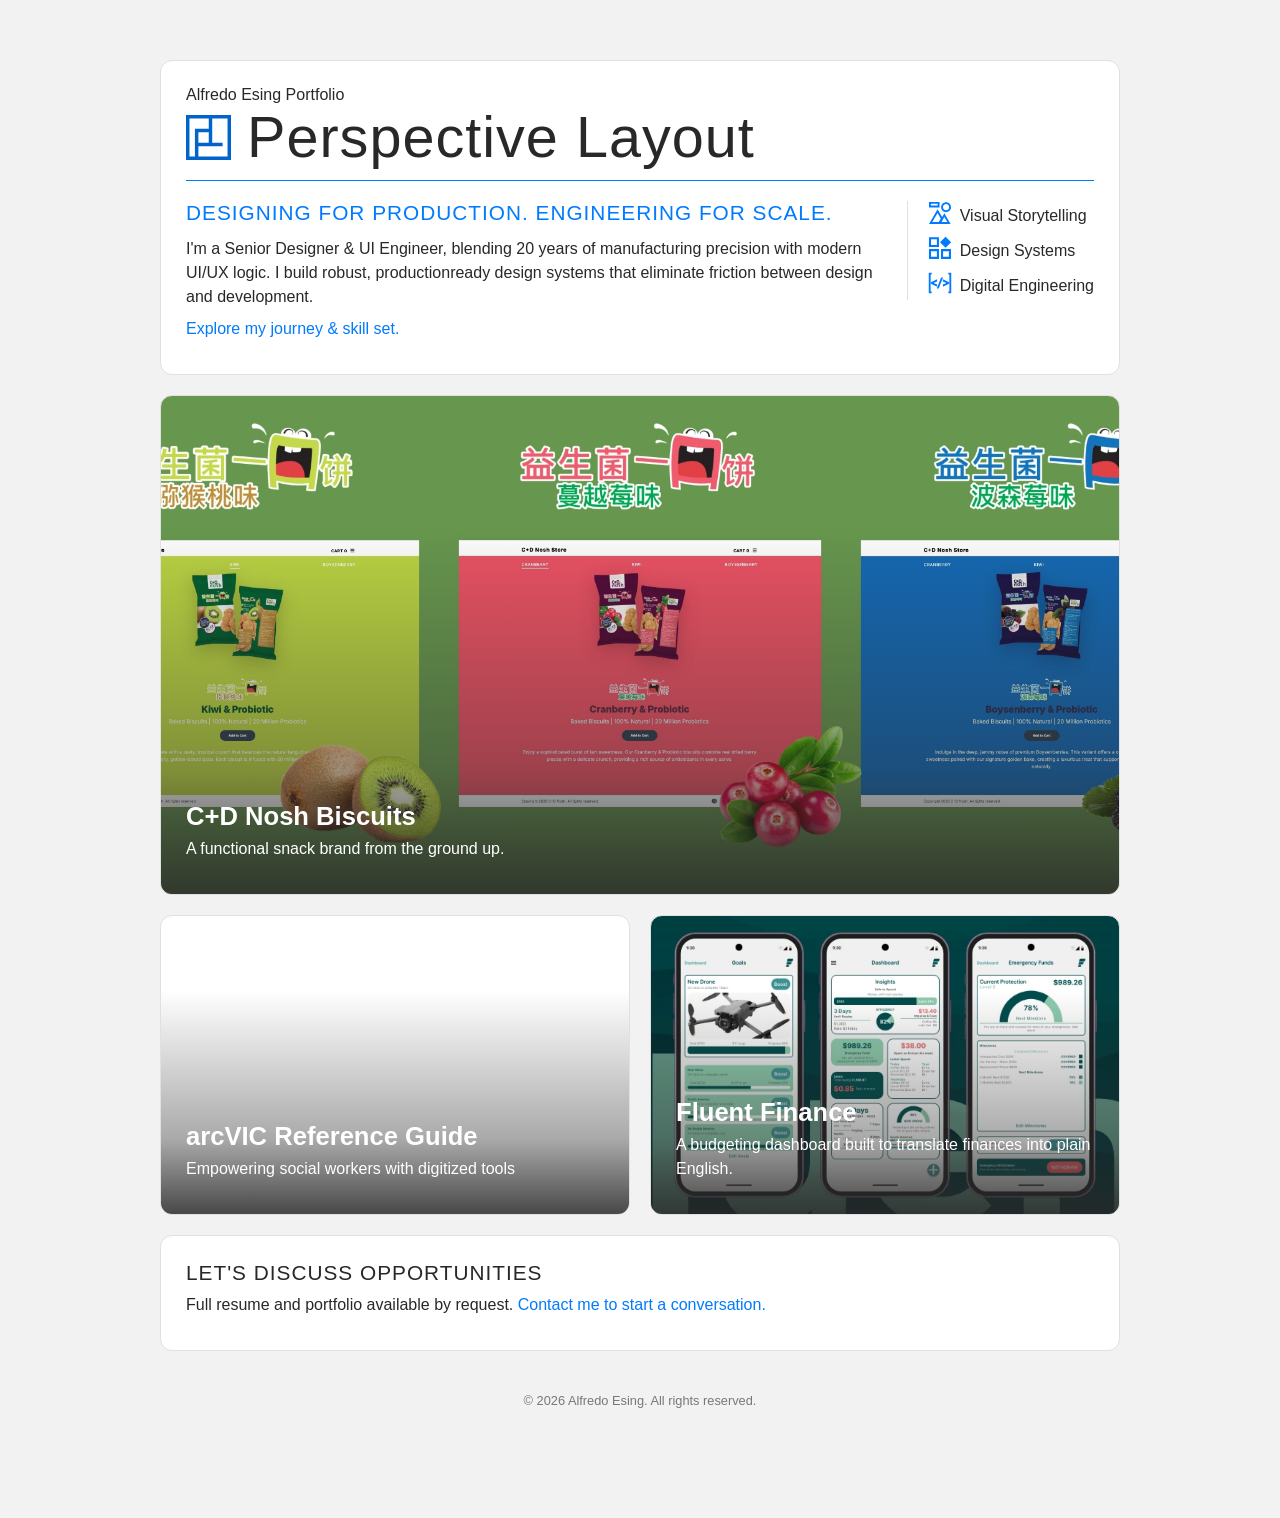
==== index.html @ cd75cada "initial: architect master design-engineering portfolio infrastructure Deployed root index.html syste" ====
<!DOCTYPE html>
<html lang="en">
<head>
    <meta charset="UTF-8">
    <meta name="viewport" content="width=device-width, initial-scale=1.0">
    <title>Alfredo Esing Portfolio</title>
    <link rel="stylesheet" href="style.css">
    <link rel="icon" type="image/svg+xml" href="assets/favicon.svg">
</head>

<body class="index-page">

    <main class="main-content">

        <section class="bento top-bento">
             <a href="resume.html" class="transition-link">

                    <span style="padding-bottom: 5px">Alfredo Esing Portfolio</span>
                <div class="site-header">
                    <img src="assets/Icons_pllogo.svg" alt="PL Logo" class="site-logo">
                    <div>
                        <h1 class="site-title">Perspective Layout</h1>
                    </div>
                </div>  

                <div class="hook-content">
                    <div class="hook-text">
                        <h3 class="page-title">Designing for Production. Engineering for Scale.</h3>
                        <p>
                            I'm a Senior Designer & UI Engineer, blending 20 years of manufacturing precision with modern UI/UX logic. 
                            I build robust, productionready design systems that eliminate friction between design and development.
                        </p>
                        <p class="hook-link">Explore my journey & skill set.</p>
                    </div>

                    <div class="hook-skills">
                        <div class="skill-item">
                            <span class="skill-icon">
                                <img src="assets/Icon_VisualStorytelling.svg" alt="visual storytelling icon">
                            </span>
                            <span class="skill-label">Visual Storytelling</span>
                        </div>

                        <div class="skill-item">
                            <span class="skill-icon">
                                <img src="assets/Icons_DesignSystems.svg" alt="design systems icon">
                            </span>
                            <span class="skill-label">Design Systems</span>
                        </div>

                        <div class="skill-item">
                            <span class="skill-icon">
                                <img src="assets/Icons_DigitalEngineering.svg" alt="digital engineering icon">
                            </span>
                            <span class="skill-label">Digital Engineering</span>
                        </div>
                    </div>
                </div>
            </a>
        </section>

        <section class="bento-grid">
            <a href="project-nosh.html" 
                class="bento project-inner project-feature" 
                style="background-image: url('assets/Image_Noosh_Feature.webp');">
                    
                <div class="project-text">
                    <h2 class="project-title">C+D Nosh Biscuits</h2>
                    <p>A functional snack brand from the ground up.</p>
                </div>
            </a>
            <a href="project-arcVIC.html" 
                class="bento project-inner projects"
                style="background-image: url('assets/Image_arcVIC_Feature.webp');">
                <div class="project-text">
                    <h2 class="project-title">arcVIC Reference Guide</h2>
                    <p>Empowering social workers with digitized tools</p>
                </div>
            </a>

            <a href="project-fluent.html" 
                class="bento project-inner projects"
                    style="background-image: url('assets/Image_Fluent_Feature.webp');">
                <div class="project-text">
                    <h2 class="project-title">Fluent Finance</h2>
                    <p>A budgeting dashboard built to translate finances into plain English.</p>
                </div>
            </a>
        </section>

        <section>
            <a href="contact.html" class="bento bottom-bento">
                <div class="contact-content">
                    <h3>Let's Discuss Opportunities</h3>
                    <p>Full resume and portfolio available by request. <span class="hook-link">Contact me to start a conversation.</span></p>
                </div>
            </a>
        </section>

        <footer>
            <p class="footer-text">&copy; 2026 Alfredo Esing. All rights reserved.</p>
        </footer>
    </main>

<script src="script.js"></script>
</body>
</html>
---- style.css ----
:root {
    --bg-color: #F2F2F2;
    --accent-grey: #E0E0E0;
    --text-main: #282828;
    --white: #FFFFFF;
    --primary-blue: #007aff;
    --subtle-tint: #E5F2FF;
    --role-sub: #002b59;
}

* {
    margin: 0;
    padding: 0;
    box-sizing: border-box;
    font-family: 'Inter', sans-serif;
}

body {
    background-color: var(--bg-color);
    color: var(--text-main);
}


h1 {
    width: 100%;
    font-size: 2.6rem;
    font-weight: 300;
    letter-spacing: 1px;
}

h2 {
    font-size: 1.6rem;
    font-weight: 300;
    margin-bottom: 12px;
}

h3 {
    font-size: 1.3rem;
    font-weight: 300;
    text-transform: uppercase;
    letter-spacing: 1px;
    margin-bottom: 8px;
}

p {
    font-weight: 200;
    font-size: 1rem;
    line-height: 1.5;
    margin-bottom: 8px;
}

.paragraph-copy {
    text-align: justify;
}

.copy-points {
    list-style-position: inside; 
    list-style-type: none;
    padding-left: 0; 
    margin-left: 0;
}

.copy-points li {
    margin-bottom: 0.75rem; 
    line-height: 1.6; 
}

.site-title {
    width: 100%;
    font-size: 3.6rem;
    font-weight: 300;
    letter-spacing: 1px;
}

.site-header {
    display: flex;
    align-items: center;
    margin-bottom: 20px;
    padding-bottom: 10px;
    border-bottom: 1px solid var(--primary-blue);   
}

.page-header {
    display: flex;
    align-items: center;
    margin-bottom: 20px;
    padding-bottom: 10px;
    border-bottom: 1px solid var(--primary-blue);   
}

.site-logo {
    width: 45px;
    margin-right: 16px;
}

.page-title {
    color: var(--primary-blue);
    margin-bottom: 12px;
}

a {
    text-decoration: none;
    color: inherit;
    display: inline-block;
}

a:hover {
    text-decoration: none;
}

.main-content {
    max-width: 1000px;         
    min-width: 400px;
    margin: 0 auto;
    padding: 60px 20px;
}

/* Bentos */
.bento {
    background: var(--white);
    border: 1px solid var(--accent-grey);
    border-radius: 12px;
    padding: 25px;
    transition: transform 0.3s ease;
    width: 100%;
}

.top-bento {
    margin-bottom: 20px;
}

.page-bento {
    margin: 20px 0px;
}
.bottom-bento {
    margin-top: 20px;
}

.bento-grid {
    display: grid;
    grid-template-columns: 1fr 1fr;
    gap: 20px;
}

.wide-short {
    grid-column: span 2;
}

.bento:hover {
    transform: translateY(-5px);
}

/* Buttons */
.return-btn {
    position: fixed;
    top: 30px;
    right: 30px;
    width: 50px;
    height: 50px;
    background: var(--white);
    border: 1px solid var(--accent-grey);
    border-radius: 50%;
    display: flex;
    align-items: center;
    justify-content: center;
    text-decoration: none;
    color: var(--text-main);
    font-size: 1.2rem;
    font-weight: 800;
    z-index: 1000;
    transition: 0.3s ease;
    box-shadow: 0 4px 12px rgba(0,0,0,0.05);
    border: 1px solid var(--accent-grey);
}

.return-btn:hover {
    transform: rotate(90deg);
    background: var(--primary-blue);
    color: var(--white);
    border-color: var(--accent-grey);
}

.cta-button {
    width: 100%;
    background-color: var(--primary-blue);
    color: var(--white);
    padding: 18px;
    border: none;
    border-radius: 12px;
    font-weight: 700;
    font-size: 1rem;
    cursor: pointer;
    transition: transform 0.2s ease, background-color 0.2s ease;
}

.cta-button:hover {
    background-color: #0056b3;
    transform: translateY(-2px);
}

footer {
    text-align: center;
    padding: 40px 0;
    font-size: 6px;
    opacity: 0.6;
}

.footer-text {
    font-size: 0.8rem;
}
/* Index Page */

.hook-link {
    color: var(--primary-blue);
    font-weight: 450;
}

.skills-list {
    display: flex;
    flex-wrap: wrap;
    gap: 6px;
}

.skills-list span {
    background: var(--white);
    padding: 8px 16px;
    border-radius: 50px;
    border: 1px solid var(--accent-grey);
    color: var(--text-main);
    font-size: 0.9rem;
    font-weight: 600;
}

.skills-list span:hover {
    background: var(--primary-blue);
    color: var(--white);
    border-color: var(--accent-grey);
}

.hook-content {
    display: flex;
    flex-direction: row;
    align-items: flex-start;
    justify-content: space-between;
    width: 100%;
    gap: 30px;
}

.hook-text {
    flex: 1;
    text-align: left;
}

.hook-skills {
    flex: 0 0 auto;
    display: flex;
    flex-direction: column;
    gap: 6px;
    padding-left: 20px;
    border-left: 1px solid var(--accent-grey);
}

.skill-item {
    display: flex;
    align-items: center;
    gap: 7px;
}

.skill-icon img {
    display: inline-block;
    width: 25px;
    height: 25px;
    object-fit: contain;
}

.skill-item:hover img {
    transform: translateY(-2px);
    filter: brightness(1.2);
    transition: all 0.3s ease;
}

/* Project Bentos */
.project-feature {
    grid-column: span 2;
    height: 500px;
}

.projects{
    height: 300px;
}

.project-title {
    font-size: 1.6rem;
    font-weight: 600;
    margin-bottom: 6px;
}

.project-inner {
    display: flex;
    flex-direction: column;
    justify-content: flex-end;
    background-size: cover;
    background-position: center;
    color: white;
    cursor: pointer;
    overflow: hidden;
    position: relative;
}

/* Vignette overlay */
.project-inner::before {
    content: '';
    position: absolute;
    inset: 0;
    
    background: linear-gradient(
        to top, 
        rgba(40, 40, 40, 0.85) 0%,
        rgba(40, 40, 40, 0.4) 25%,
        rgba(40, 40, 40, 0) 75%
    );
    
    z-index: 1;
    transition: opacity 0.3s ease;
}

.project-text {
    position: relative;
    z-index: 2;
}

/* Resume Page */

.resume-page p { 
    text-align: justify;
}

.cert-grid {
    display: grid;
    grid-template-columns: repeat(auto-fit, minmax(200px, max-content)); 
    gap: 40px;
    margin-top: 15px;
    width: 100%;
}

.cert-item {
    display: flex;
    flex-direction: column;
    align-items: flex-start;
    text-align: left;
    padding: 10px 0;
}

.cert-info {
    display: flex;
    flex-direction: column;
    align-items: flex-start;
}

.cert-company {
    font-size: 0.8rem;
    font-style: italic;
    font-weight: 300;
    color: var(--text-main);
    opacity: 0.55;
    margin-top: 4px;
    margin-bottom: 2px;
    display: block;
}

.cert-name {
    font-size: 0.9rem;
    font-weight: 300;
    line-height: 1.3;
    color: var(--text-main);
    display: block;
}

.cert-image {
    display: flex;
    align-items: center;
    justify-content: center;
    width: 100%;
    margin-bottom: 12px;
}

.cert-image img {
    max-width: 100%;
    max-height: 100%;
    object-fit: contain; 
    filter: drop-shadow(0 2px 6px rgba(0,0,0,0.06));
    transition: transform 0.3s ease;
}

.cert-image img {
    max-width: 100%;
    max-height: 100%;
    object-fit: contain;
    filter: drop-shadow(0 4px 8px rgba(0,0,0,0.05));
    transition: transform 0.3s ease;
}

.cert-item:hover img {
    transform: scale(1.05);
}

.software-item {
    display: flex;
    align-items: center;
    justify-content: center;
    cursor: pointer;
}

.software-icon {
    display: flex;
    align-items: center;
    justify-content: center;
    width: 50px;
    height: 50px;
    transition: all 0.3s ease;
}

.software-icon img {
    max-width: 100%;
    max-height: 100%;
    object-fit: contain;
    transition: transform 0.3s ease;
}

.software-item:hover .software-icon {
    background-color: var(--subtle-tint);
    border-color: #CCE5FF;
    transform: translateY(-3px);
}

.software-item:hover img {
    transform: scale(1.08);
}

.software-matrix-block {
    display: flex;
    flex-direction: column;
    gap: 2rem;
    padding: 2.5rem 1.5rem;
}

.tech-matrix-container {
    display: flex;
    flex-direction: row;
    gap: 2rem;
    width: 100%;
}

.tech-sub-label {
    font-size: 1rem;
    font-weight: 400;
}

.tech-category {
    display: flex;
    flex-direction: column;
    gap: 0.75rem;
    width: 100%;
    padding-bottom: 8px;
}

.tech-category:last-child {
    border-bottom: none;
    padding-bottom: 0;
}

.tech-category .software-grid {
    display: flex;
    flex-wrap: wrap;
    gap: 1rem;
    width: 100%;
}
/* Lightbox Modal Base System */

.lightbox {
    display: none;
    position: fixed;
    z-index: 2000;
    left: 0;
    top: 0;
    width: 100%;
    height: 100%;
    background-color: rgba(40, 40, 40, 0.85);
    backdrop-filter: blur(8px);
    justify-content: center;
    align-items: center;
    cursor: zoom-out;
}

.lightbox-content {
    max-width: 85%;
    max-height: 80%;
    border-radius: 12px;
    box-shadow: 0 20px 40px rgba(0,0,0,0.3);
    object-fit: contain;  
    animation: zoomIn 0.3s cubic-bezier(0.16, 1, 0.3, 1);
}

.lightbox-close {
    position: absolute;
    top: 30px;
    right: 40px;
    color: var(--white);
    font-size: 3rem;
    font-weight: 300;
    cursor: pointer;
    transition: transform 0.2s ease, color 0.2s ease;
}

.lightbox-close:hover {
    color: var(--primary-blue);
    transform: scale(1.1);
}

/* Entry Animation Logic */
@keyframes zoomIn {
    from { transform: scale(0.95); opacity: 0; }
    to { transform: scale(1); opacity: 1; }
}

/* Contact Page Specifics */
.contact-header {
    text-align: left;
}

.contact-header h1 {
    font-size: 3rem;
    margin-bottom: 10px;
}

.contact-form-container {
    display: block;
    margin-top: 20px;
}

/* Form Layout */
.form-row {
    display: flex;
    gap: 20px;
    margin-bottom: 20px;
}

.form-group {
    flex: 1;
    display: flex;
    flex-direction: column;
    gap: 8px;
    margin-bottom: 20px;
}

.form-group label {
    font-size: 0.75rem;
    font-weight: 800;
    text-transform: uppercase;
    letter-spacing: 1px;
    margin-bottom: 8px;
    color: var(--primary-blue);
}

/* Input Styling */
#portfolio-contact-form input, 
#portfolio-contact-form textarea {
    width: 100%;
    padding: 16px;
    border: 1px solid var(--accent-grey);
    border-radius: 12px;
    background-color: var(--bg-color);
    font-family: 'Inter', sans-serif;
    font-size: 1rem;
    color: var(--text-main);
    outline: none;
    transition: all 0.3s ease;
}

#portfolio-contact-form input:focus, 
#portfolio-contact-form textarea:focus {
    border-color: var(--primary-blue);
    background-color: var(--white);
    box-shadow: 0 0 0 4px var(--subtle-tint);
}

/* project page */
.role-sub {
    font-size: 1.5rem;
    font-weight: 400;
    color: var(--primary-blue);
    opacity: 0.7;
    margin-top: 6px;
}

.meta-grid {
    display: flex;
    flex-direction: row;
    justify-content: space-between;
    align-items: flex-start;
    gap: 30px;
    width: 100%;
    margin-bottom: 20px;
}

.meta-item {
    flex: 1;
    display: flex;
    flex-direction: column;
    gap: 6px;
}

.meta-label {
    font-size: 0.75rem;
    font-weight: 500;
    text-transform: uppercase;
    letter-spacing: 1.5px;
    color: var(--primary-blue);
}

.meta-value {
    font-size: 0.85rem;
    font-weight: 400;
    line-height: 1.4;
    color: var(--text-main);
    margin-bottom: 0;
}

.meta-subtext {
    font-style: italic;
    opacity: 0.6;
}

.github-link {
  align-items: center;  
    
}

.text-block {
    padding-bottom: 20px;
}

.split-media-block {
    flex: 1;
    align-items: center;
}

.split-text-block {
    flex: 1; 
    text-align: left;
}

.split-text-block p:last-child {
    margin-bottom: 0;
}

.bento-split {
    display: flex;
    flex-direction: row;
    align-items: top;
    gap: 20px;
}

.project-img {
    width: 100%;
    object-fit: contain;   
    display: block;
    object-fit: contain;
}

/* Code Block */
.code-container {
    background-color: #1E1E1E;
    border: 1px solid #2D2D2D;
    padding: 20px;
    border-radius: 12px;
    font-family: 'JetBrains Mono', 'Fira Code', monospace;
}

.code-header {
    display: flex;
    align-items: center;
    gap: 6px;
    margin-bottom: 15px;
    border-bottom: 1px solid #2D2D2D;
    padding-bottom: 10px;
}

.code-dot {
    width: 10px;
    height: 10px;
    border-radius: 50%;
}
.code-dot.red { background-color: #FF5F56; }
.code-dot.yellow { background-color: #FFBD2E; }
.code-dot.green { background-color: #27C93F; }

.code-title {
    color: #8E8E8E;
    font-size: 0.8rem;
    margin-left: 10px;
}

.code-container pre {
    margin: 0;
    overflow-x: auto;
}

.code-container code {
    color: #D4D4D4;
    font-size: 0.95rem;
    line-height: 1.6;
}

.code-comment {
    color: #6A9955;
    font-style: italic;
}

.js-keyword {
    color: #569CD6;
}

.js-string {
    color: var(--primary-blue);
}

.css-selector {
    color: #D7BA7D;
}

.css-brace  {
    color: #ffd500;
}

.css-modifier {
    color: #9CDCFE;
}

.css-property {
    color: #83f6f2;
}

.css-atrule {
    color: #C586C0;
}




/* Mobile Responsiveness */

@media (max-width: 768px) {
    .bento-grid {
        grid-template-columns: 1fr;
    }
    .project-hero, .wide-short {
        grid-column: span 1;
    }
    .brand-name {
        font-size: 2.5rem;
    }

    .hook-content {
        flex-direction: column;
        align-items: flex-start;
        gap: 30px;
    }

    .hook-skills {
        padding-left: 0;
        border-left: none;
        border-top: 1px solid var(--accent-grey);
        padding-top: 20px;
        width: 100%;
    }

    .cert-grid {
        grid-template-columns: repeat(2, 1fr);
    }

    .form-row {
    flex-direction: column;
    gap: 0;
    }

    .lightbox-content {
        max-width: 95%;
    }
    .lightbox-close {
        top: 20px;
        right: 25px;
        font-size: 2.5rem;
    }

    .meta-grid {
        flex-direction: column;
        gap: 20px;
    }
    
    .meta-item {
        width: 100%;
        border-bottom: 1px solid var(--accent-grey);
        padding-bottom: 15px;
    }
    
    .meta-item:last-child {
        border-bottom: none;
        padding-bottom: 0;
    }

    .bento-split {
        flex-direction: column;
        padding: 25px;
        gap: 20px;
    }

    .tech-matrix-container {
        flex-direction: column;
        gap: 1.5rem;
    }
}
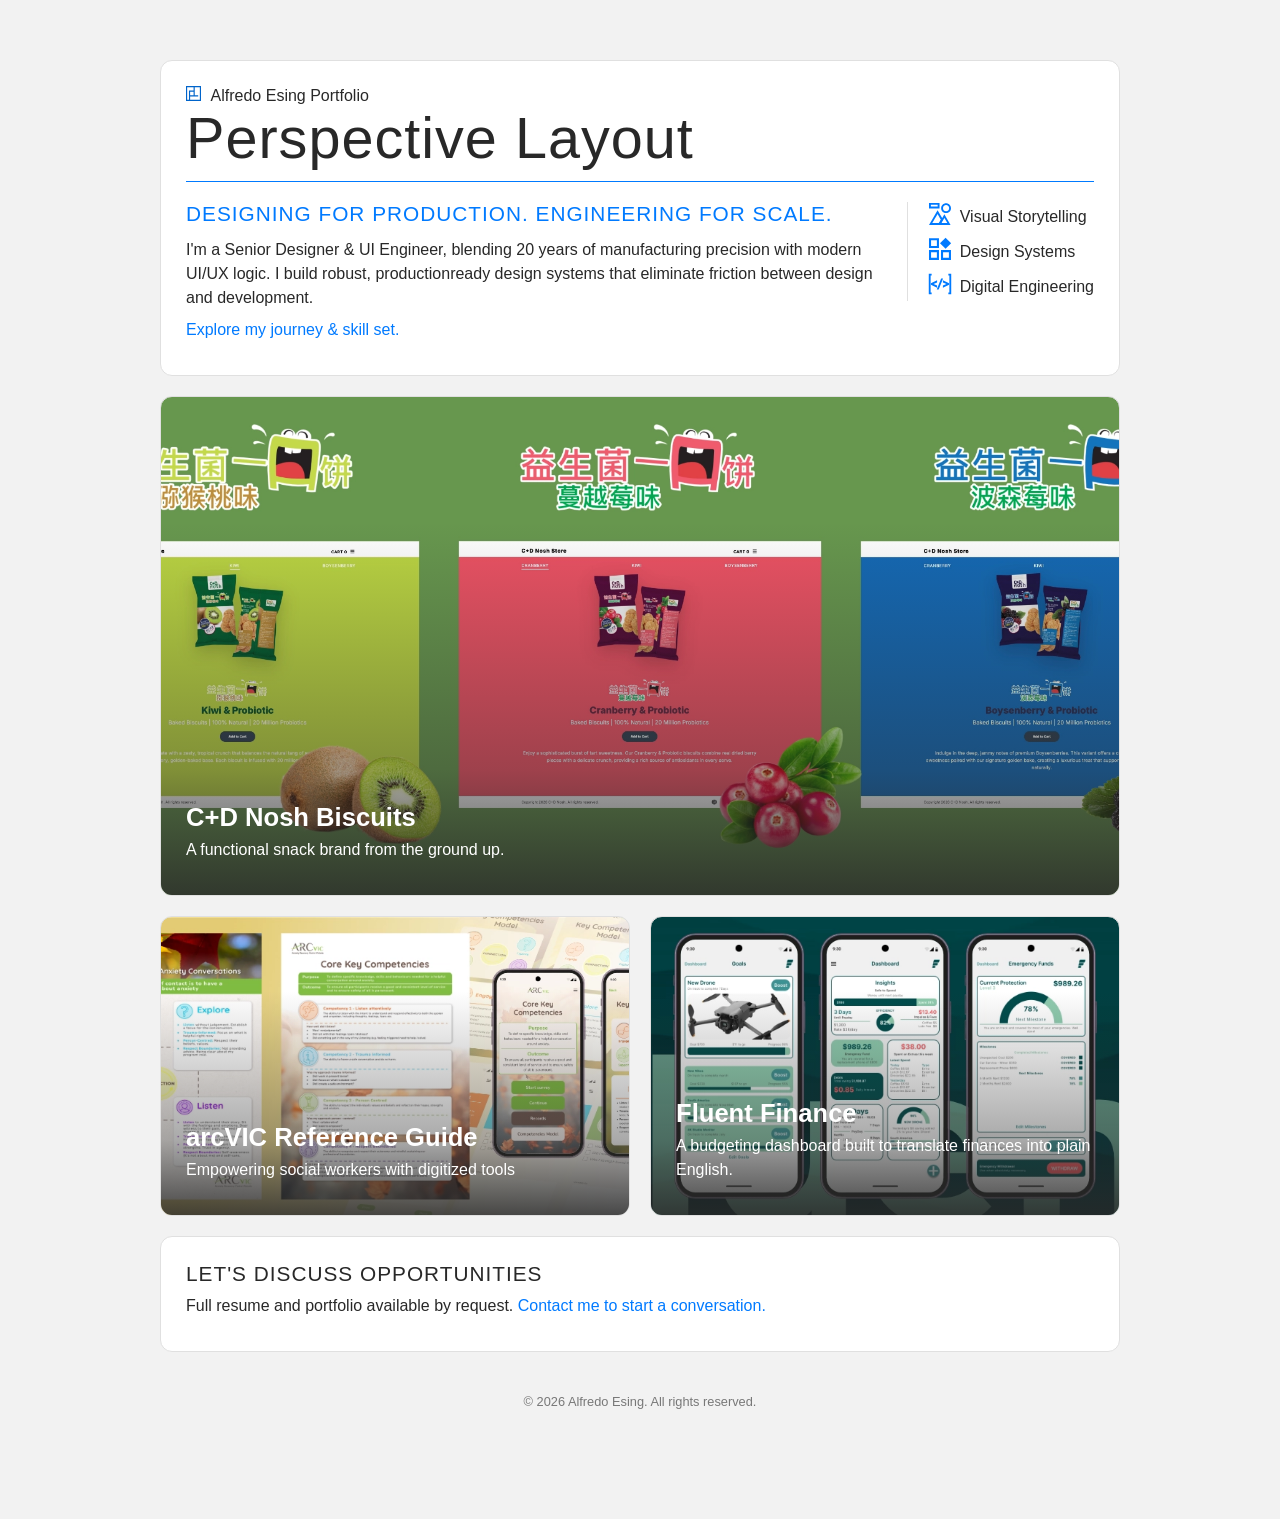
==== commit 39adc3ee: "fix: resolve mobile grid responsiveness and asset rendering bugs - Refactored .main-content to 100% " ====
--- a/index.html
+++ b/index.html
@@ -14,10 +14,11 @@
 
         <section class="bento top-bento">
              <a href="resume.html" class="transition-link">
-
+                <div>
+                    <img src="assets/Icons_pllogo.svg" alt="PL Logo" class="site-logo">    
                     <span style="padding-bottom: 5px">Alfredo Esing Portfolio</span>
+                </div>
                 <div class="site-header">
-                    <img src="assets/Icons_pllogo.svg" alt="PL Logo" class="site-logo">
                     <div>
                         <h1 class="site-title">Perspective Layout</h1>
                     </div>
@@ -71,7 +72,7 @@
             </a>
             <a href="project-arcVIC.html" 
                 class="bento project-inner projects"
-                style="background-image: url('assets/Image_arcVIC_Feature.webp');">
+                style="background-image: url('assets/Image_ArcVIC_Feature.webp');">
                 <div class="project-text">
                     <h2 class="project-title">arcVIC Reference Guide</h2>
                     <p>Empowering social workers with digitized tools</p>
--- a/style.css
+++ b/style.css
@@ -80,6 +80,11 @@
     border-bottom: 1px solid var(--primary-blue);   
 }
 
+.folio-name {
+    align-items: center;
+  
+}
+
 .page-header {
     display: flex;
     align-items: center;
@@ -89,8 +94,8 @@
 }
 
 .site-logo {
-    width: 45px;
-    margin-right: 16px;
+    width: 15px;
+    margin-right: 6px;
 }
 
 .page-title {
@@ -109,8 +114,8 @@
 }
 
 .main-content {
-    max-width: 1000px;         
-    min-width: 400px;
+    width: 100%;
+    max-width: 1000px;
     margin: 0 auto;
     padding: 60px 20px;
 }
@@ -745,18 +750,31 @@
     color: #C586C0;
 }
 
-
-
-
 /* Mobile Responsiveness */
 
 @media (max-width: 768px) {
+
     .bento-grid {
         grid-template-columns: 1fr;
     }
-    .project-hero, .wide-short {
+    
+    .project-hero, .wide-short, .project-feature {
         grid-column: span 1;
     }
+    
+    /* FIX: Scales down card heights so images look beautiful and proportional on a mobile screen */
+    .project-feature {
+        height: 300px;
+    }
+    
+    .projects {
+        height: 220px;
+    }
+
+    .brand-name {
+        font-size: 2.5rem;
+    }
+
     .brand-name {
         font-size: 2.5rem;
     }
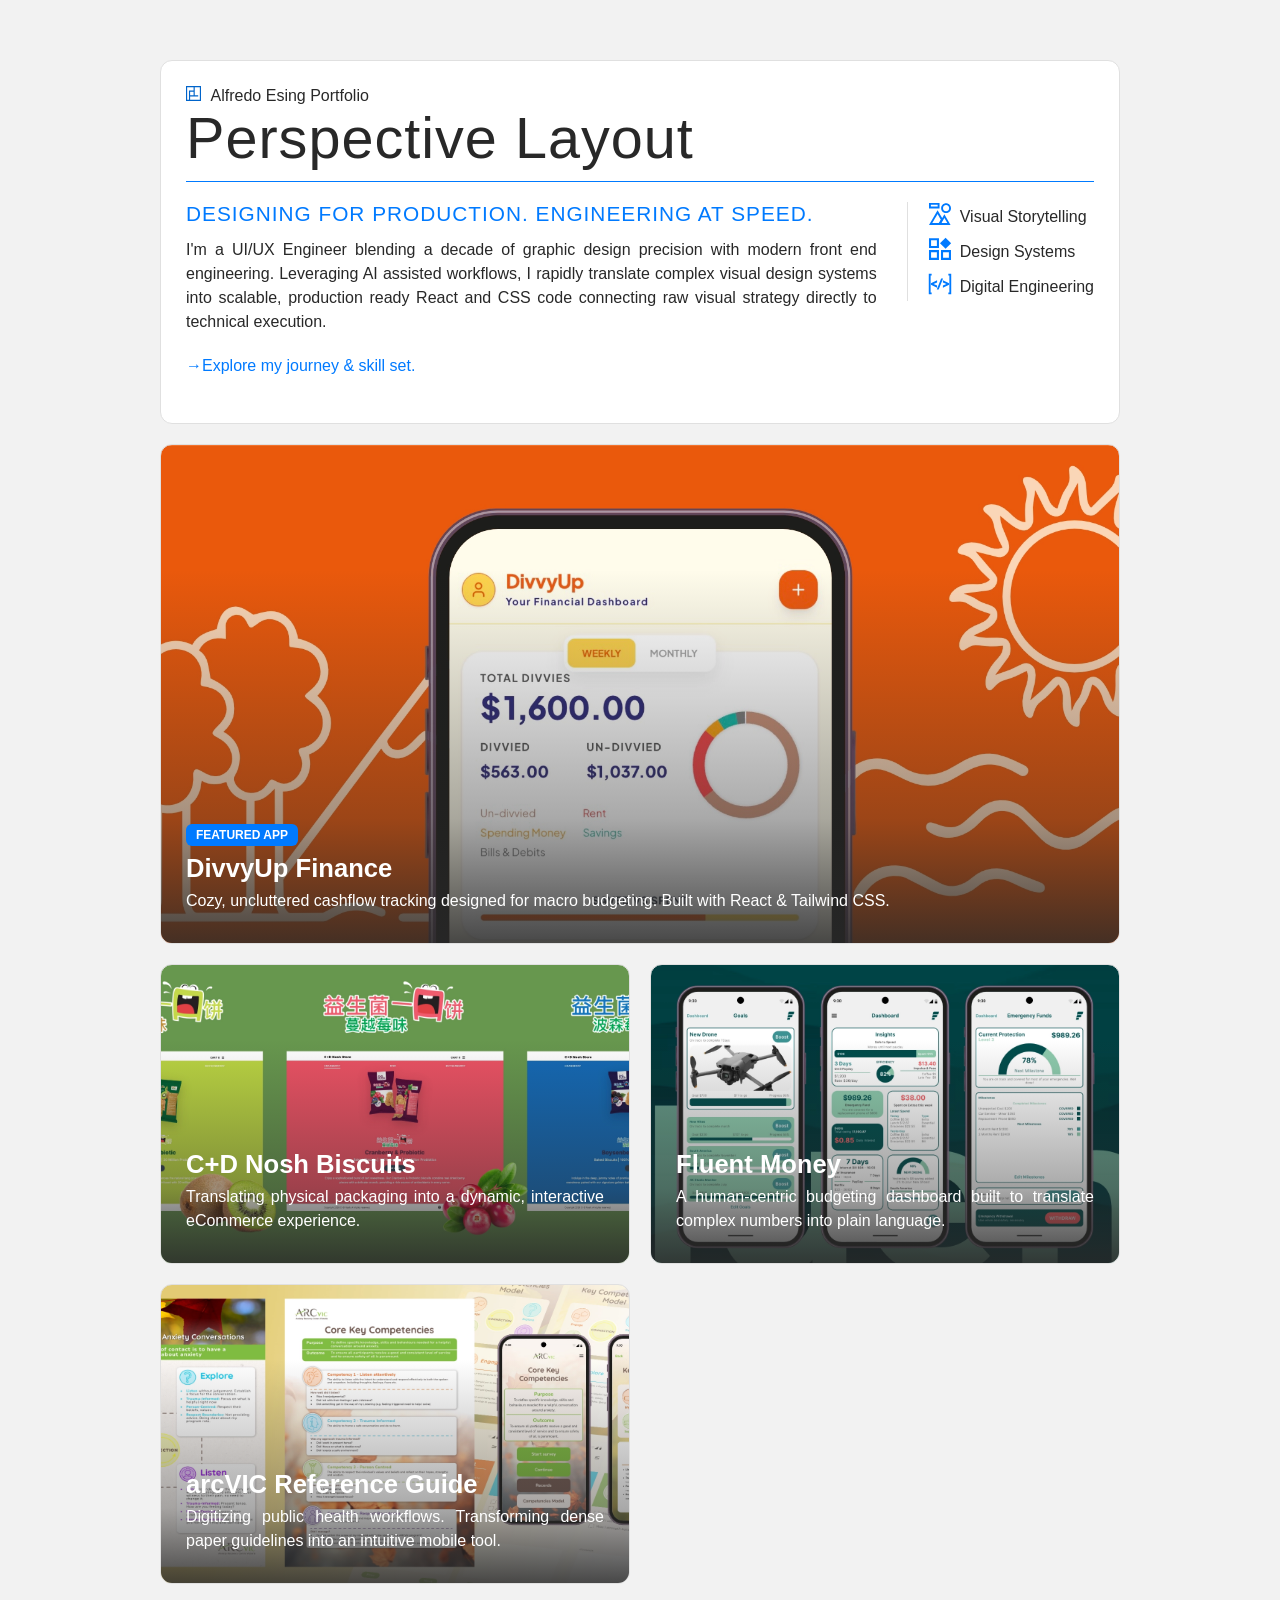
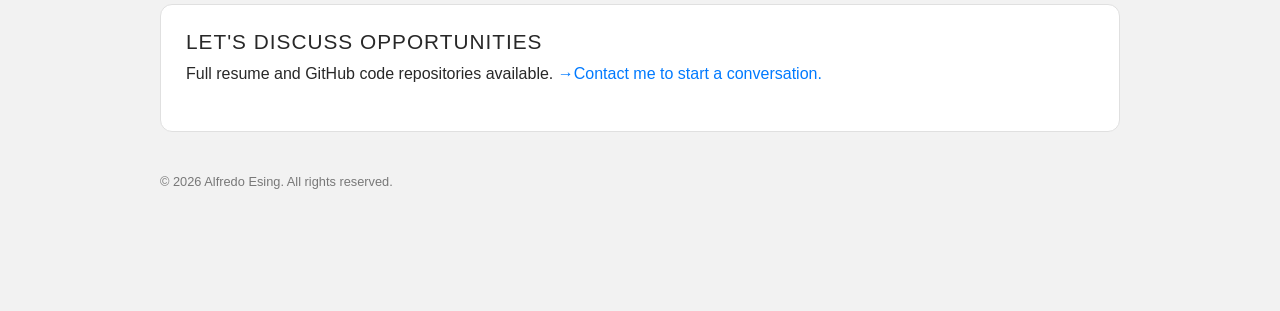
==== commit 2f6f0588: "Updated HTML, CSS and images HTML, CSS updated. Replaced images and added new project, DivvyUp." ====
--- a/index.html
+++ b/index.html
@@ -14,7 +14,7 @@
 
         <section class="bento top-bento">
              <a href="resume.html" class="transition-link">
-                <div>
+                <div class="folio-name">
                     <img src="assets/Icons_pllogo.svg" alt="PL Logo" class="site-logo">    
                     <span style="padding-bottom: 5px">Alfredo Esing Portfolio</span>
                 </div>
@@ -26,12 +26,12 @@
 
                 <div class="hook-content">
                     <div class="hook-text">
-                        <h3 class="page-title">Designing for Production. Engineering for Scale.</h3>
-                        <p>
-                            I'm a Senior Designer & UI Engineer, blending 20 years of manufacturing precision with modern UI/UX logic. 
-                            I build robust, productionready design systems that eliminate friction between design and development.
+                        <h3 class="page-title">Designing for production. Engineering at speed.</h3>
+                        <p class="paragraph-copy">
+                            I'm a UI/UX Engineer blending a decade of graphic design precision with modern front end engineering. Leveraging AI assisted workflows, I rapidly translate complex 
+                            visual design systems into scalable, production ready React and CSS code connecting raw visual strategy directly to technical execution.
                         </p>
-                        <p class="hook-link">Explore my journey & skill set.</p>
+                        <p class="hook-link">&rarr;Explore my journey & skill set.</p>
                     </div>
 
                     <div class="hook-skills">
@@ -61,39 +61,53 @@
         </section>
 
         <section class="bento-grid">
+            
+            <a href="project-divvyup.html" 
+                class="bento project-inner project-feature" 
+                style="background-image: url('assets/feature-divvyup.webp');">
+                    
+                <div class="project-text">
+                    <span class="feature-badge">Featured App</span>
+                    <h2 class="project-title">DivvyUp Finance</h2>
+                    <p>Cozy, uncluttered cashflow tracking designed for macro budgeting. Built with React & Tailwind CSS.</p>
+                </div>
+            </a>
+
             <a href="project-nosh.html" 
-                class="bento project-inner project-feature" 
-                style="background-image: url('assets/Image_Noosh_Feature.webp');">
+                class="bento project-inner projects" 
+                style="background-image: url('assets/feature-nosh-biscuits.webp');">
                     
                 <div class="project-text">
                     <h2 class="project-title">C+D Nosh Biscuits</h2>
-                    <p>A functional snack brand from the ground up.</p>
-                </div>
-            </a>
-            <a href="project-arcVIC.html" 
-                class="bento project-inner projects"
-                style="background-image: url('assets/Image_ArcVIC_Feature.webp');">
-                <div class="project-text">
-                    <h2 class="project-title">arcVIC Reference Guide</h2>
-                    <p>Empowering social workers with digitized tools</p>
+                    <p>Translating physical packaging into a dynamic, interactive eCommerce experience.</p>                                                                                                                                                                                           
                 </div>
             </a>
 
             <a href="project-fluent.html" 
                 class="bento project-inner projects"
-                    style="background-image: url('assets/Image_Fluent_Feature.webp');">
+                style="background-image: url('assets/feature-fluent.webp');">
                 <div class="project-text">
-                    <h2 class="project-title">Fluent Finance</h2>
-                    <p>A budgeting dashboard built to translate finances into plain English.</p>
+                    <h2 class="project-title">Fluent Money</h2>
+                    <p>A human-centric budgeting dashboard built to translate complex numbers into plain language.</p>
                 </div>
             </a>
+
+            <a href="project-arcVIC.html" 
+                class="bento project-inner projects"
+                style="background-image: url('assets/feature-arcvic.webp');">
+                <div class="project-text">
+                    <h2 class="project-title">arcVIC Reference Guide</h2>
+                    <p>Digitizing public health workflows. Transforming dense paper guidelines into an intuitive mobile tool.</p>
+                </div>
+            </a>
+
         </section>
 
         <section>
             <a href="contact.html" class="bento bottom-bento">
                 <div class="contact-content">
                     <h3>Let's Discuss Opportunities</h3>
-                    <p>Full resume and portfolio available by request. <span class="hook-link">Contact me to start a conversation.</span></p>
+                    <p>Full resume and GitHub code repositories available. <span class="hook-link">&rarr;Contact me to start a conversation.</span></p>
                 </div>
             </a>
         </section>
--- a/style.css
+++ b/style.css
@@ -46,10 +46,7 @@
     font-weight: 200;
     font-size: 1rem;
     line-height: 1.5;
-    margin-bottom: 8px;
-}
-
-.paragraph-copy {
+    margin-bottom: 20px;
     text-align: justify;
 }
 
@@ -282,6 +279,10 @@
     transform: translateY(-2px);
     filter: brightness(1.2);
     transition: all 0.3s ease;
+}
+
+.project-text p {
+    margin-bottom: 5px;
 }
 
 /* Project Bentos */
@@ -336,9 +337,6 @@
 
 /* Resume Page */
 
-.resume-page p { 
-    text-align: justify;
-}
 
 .cert-grid {
     display: grid;
@@ -592,7 +590,7 @@
 /* project page */
 .role-sub {
     font-size: 1.5rem;
-    font-weight: 400;
+    font-weight: 300;
     color: var(--primary-blue);
     opacity: 0.7;
     margin-top: 6px;
@@ -605,7 +603,7 @@
     align-items: flex-start;
     gap: 30px;
     width: 100%;
-    margin-bottom: 20px;
+    margin-bottom: 30px;
 }
 
 .meta-item {
@@ -641,8 +639,24 @@
     
 }
 
-.text-block {
-    padding-bottom: 20px;
+.feature-badge {
+    display: inline-block;
+    padding: 4px 10px;
+    background: var(--primary-blue);
+    color: var(--white);
+    border-radius: 6px;
+    font-size: 0.75rem;
+    font-weight: 700;
+    text-transform: uppercase;
+    margin-bottom: 8px;
+}
+
+
+.media-block {
+    width: 100%;
+    max-width: 100%;
+    overflow: hidden;
+    margin-top: 10px;
 }
 
 .split-media-block {
@@ -651,8 +665,7 @@
 }
 
 .split-text-block {
-    flex: 1; 
-    text-align: left;
+    flex: 1; ;
 }
 
 .split-text-block p:last-child {
@@ -671,6 +684,7 @@
     object-fit: contain;   
     display: block;
     object-fit: contain;
+    margin-top: 15px;
 }
 
 /* Code Block */
@@ -751,28 +765,19 @@
 }
 
 /* Mobile Responsiveness */
-
 @media (max-width: 768px) {
 
     .bento-grid {
         grid-template-columns: 1fr;
     }
+
     
-    .project-hero, .wide-short, .project-feature {
-        grid-column: span 1;
-    }
-    
-    /* FIX: Scales down card heights so images look beautiful and proportional on a mobile screen */
     .project-feature {
         height: 300px;
     }
     
     .projects {
         height: 220px;
-    }
-
-    .brand-name {
-        font-size: 2.5rem;
     }
 
     .brand-name {
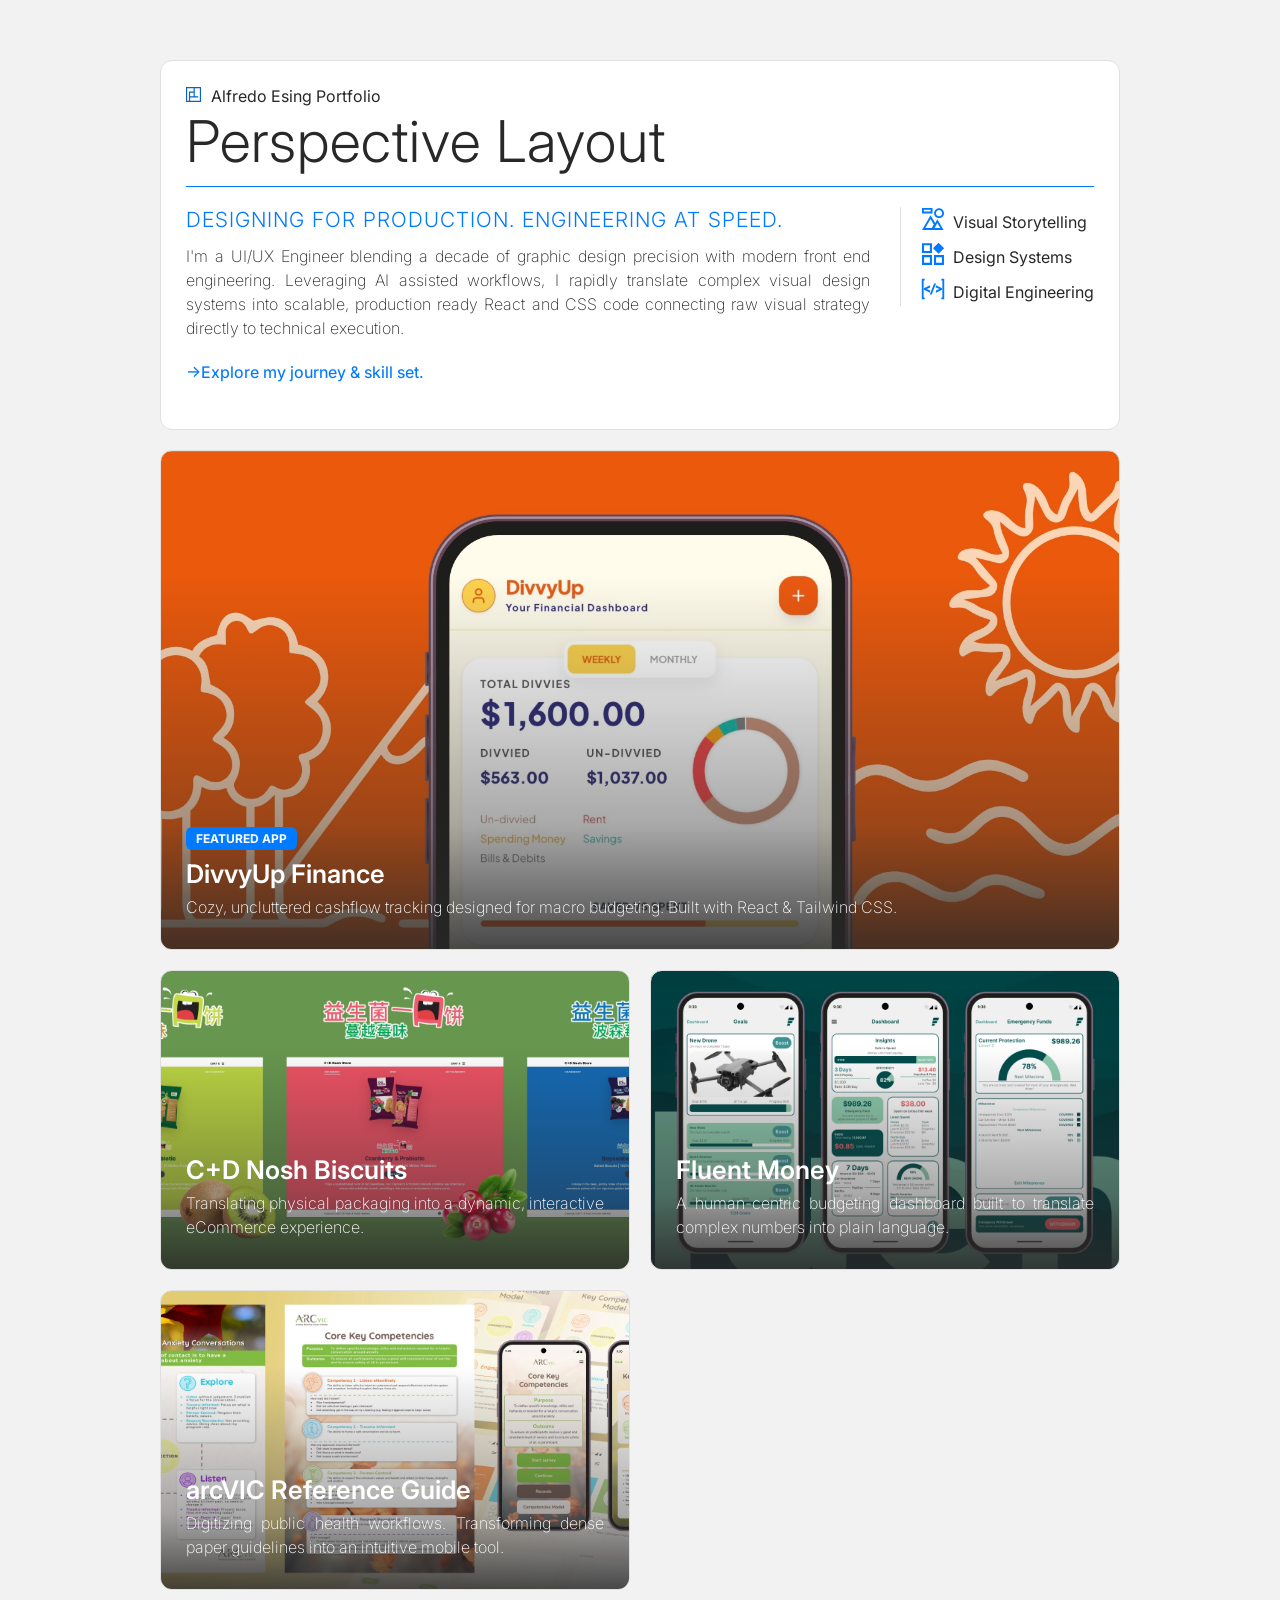
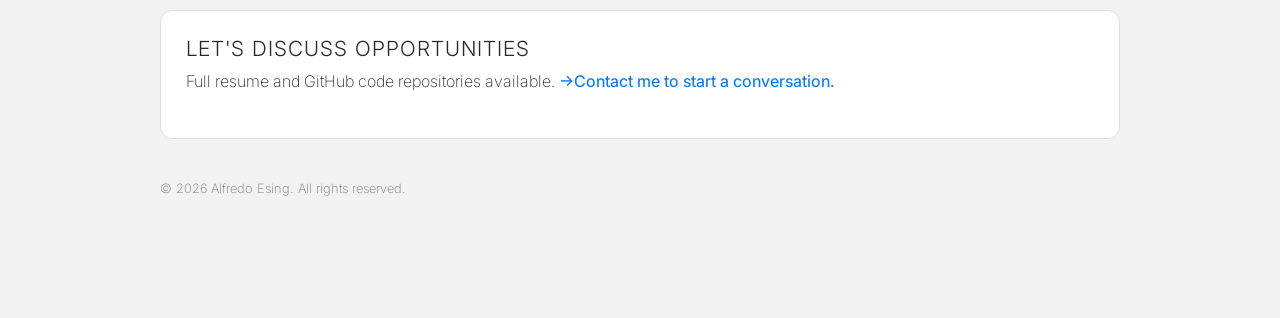
==== commit 98c5feb6: "Updated HTML heads and videos Updated DOM Headers with correct font links and added DivvyUp video to" ====
--- a/index.html
+++ b/index.html
@@ -4,6 +4,9 @@
     <meta charset="UTF-8">
     <meta name="viewport" content="width=device-width, initial-scale=1.0">
     <title>Alfredo Esing Portfolio</title>
+    <link rel="preconnect" href="https://fonts.googleapis.com">
+    <link rel="preconnect" href="https://fonts.gstatic.com" crossorigin>
+    <link href="https://fonts.googleapis.com/css2?family=Inter:wght@200;300;400&display=swap" rel="stylesheet">
     <link rel="stylesheet" href="style.css">
     <link rel="icon" type="image/svg+xml" href="assets/favicon.svg">
 </head>
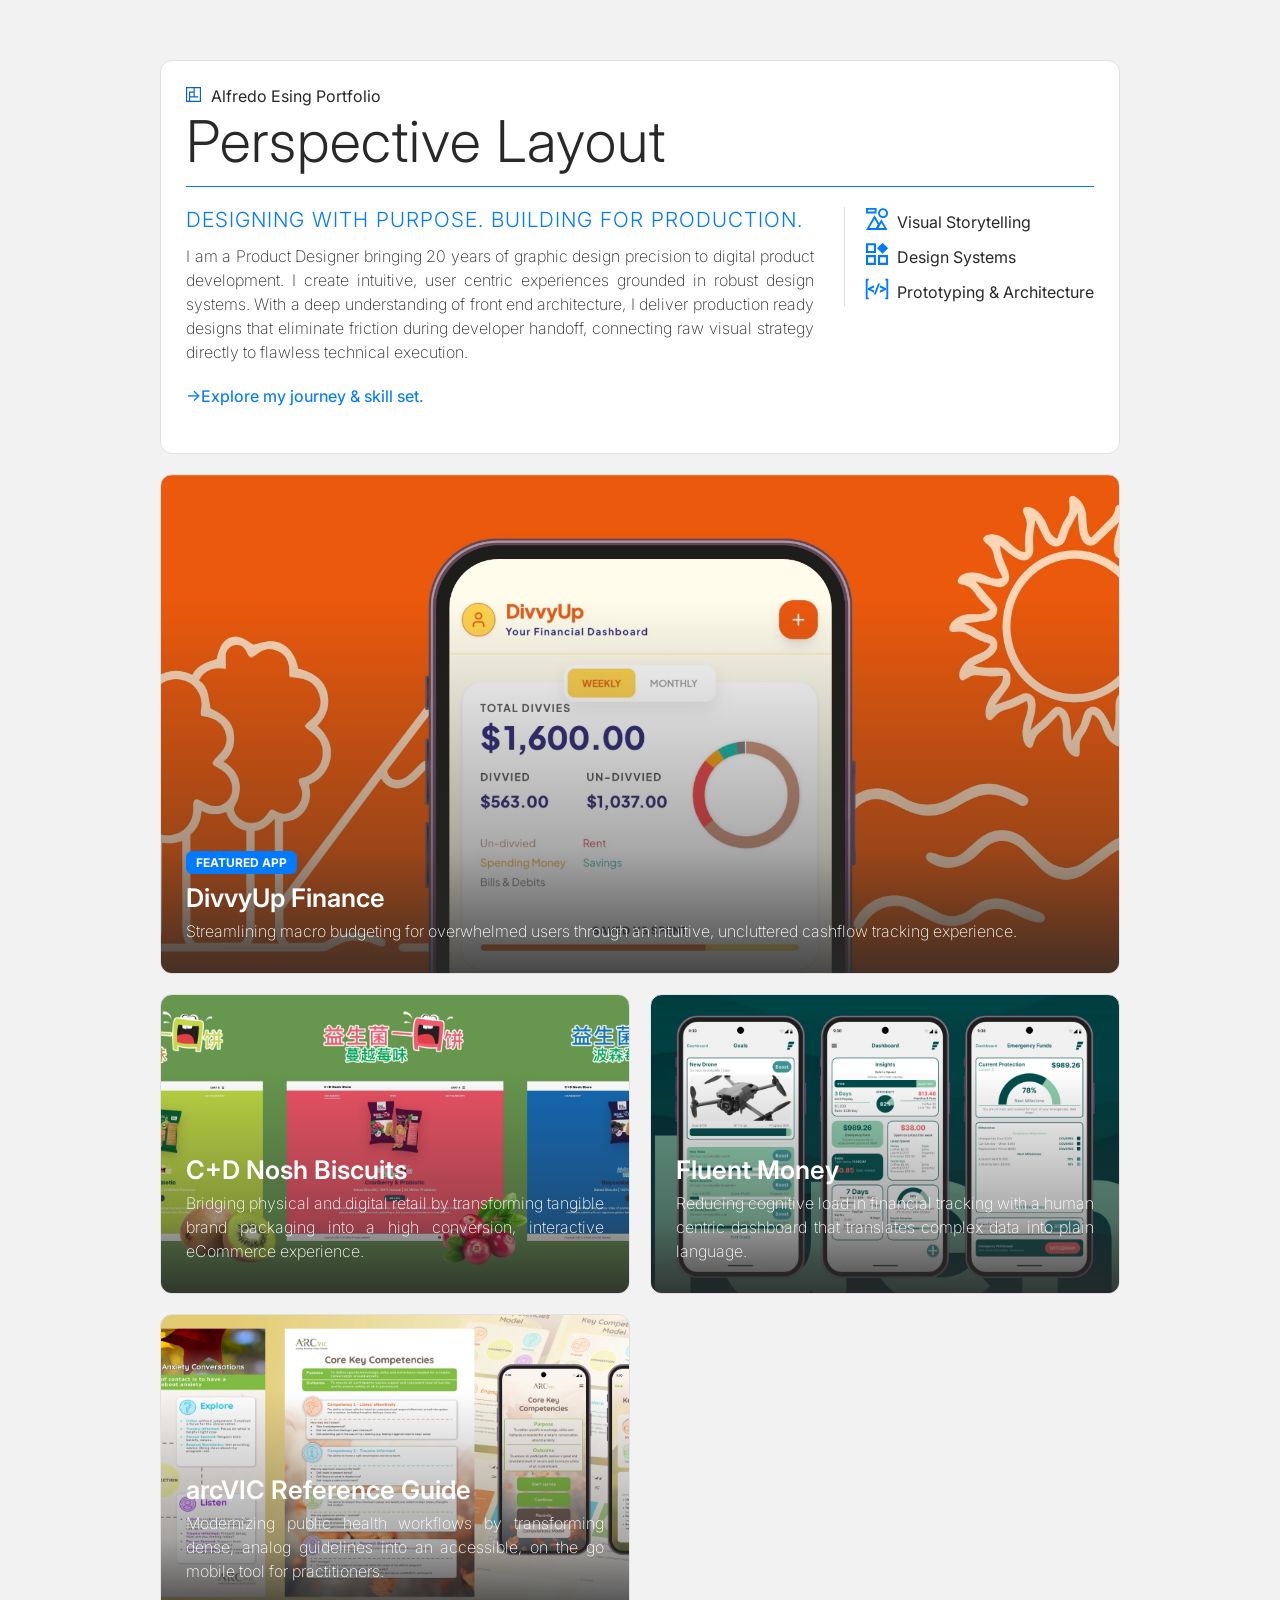
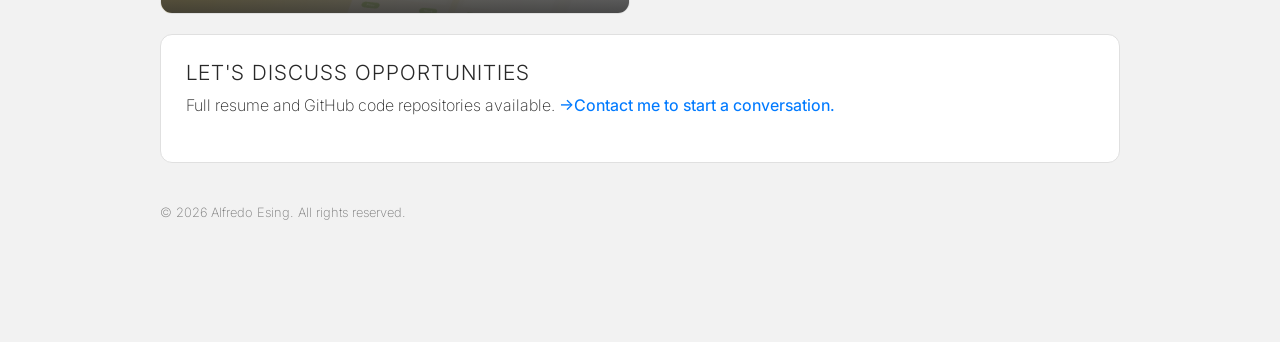
==== commit ac932364: "Refactor portfolio messaging for Senior UI/UX pivot Updated site copy to position for Senior UI/UX a" ====
--- a/index.html
+++ b/index.html
@@ -29,10 +29,10 @@
 
                 <div class="hook-content">
                     <div class="hook-text">
-                        <h3 class="page-title">Designing for production. Engineering at speed.</h3>
+                        <h3 class="page-title">Designing with purpose. Building for production.</h3>
                         <p class="paragraph-copy">
-                            I'm a UI/UX Engineer blending a decade of graphic design precision with modern front end engineering. Leveraging AI assisted workflows, I rapidly translate complex 
-                            visual design systems into scalable, production ready React and CSS code connecting raw visual strategy directly to technical execution.
+                            I am a Product Designer bringing 20 years of graphic design precision to digital product development. I create intuitive, user centric experiences grounded in robust design systems. 
+                            With a deep understanding of front end architecture, I deliver production ready designs that eliminate friction during developer handoff, connecting raw visual strategy directly to flawless technical execution.
                         </p>
                         <p class="hook-link">&rarr;Explore my journey & skill set.</p>
                     </div>
@@ -56,7 +56,7 @@
                             <span class="skill-icon">
                                 <img src="assets/Icons_DigitalEngineering.svg" alt="digital engineering icon">
                             </span>
-                            <span class="skill-label">Digital Engineering</span>
+                            <span class="skill-label">Prototyping & Architecture</span>
                         </div>
                     </div>
                 </div>
@@ -72,7 +72,7 @@
                 <div class="project-text">
                     <span class="feature-badge">Featured App</span>
                     <h2 class="project-title">DivvyUp Finance</h2>
-                    <p>Cozy, uncluttered cashflow tracking designed for macro budgeting. Built with React & Tailwind CSS.</p>
+                    <p>Streamlining macro budgeting for overwhelmed users through an intuitive, uncluttered cashflow tracking experience.</p>
                 </div>
             </a>
 
@@ -82,7 +82,7 @@
                     
                 <div class="project-text">
                     <h2 class="project-title">C+D Nosh Biscuits</h2>
-                    <p>Translating physical packaging into a dynamic, interactive eCommerce experience.</p>                                                                                                                                                                                           
+                    <p>Bridging physical and digital retail by transforming tangible brand packaging into a high conversion, interactive eCommerce experience.</p>                                                                                                                                                                                           
                 </div>
             </a>
 
@@ -91,16 +91,16 @@
                 style="background-image: url('assets/feature-fluent.webp');">
                 <div class="project-text">
                     <h2 class="project-title">Fluent Money</h2>
-                    <p>A human-centric budgeting dashboard built to translate complex numbers into plain language.</p>
+                    <p>Reducing cognitive load in financial tracking with a human centric dashboard that translates complex data into plain language.</p>
                 </div>
             </a>
 
-            <a href="project-arcVIC.html" 
+            <a href="project-arcvic.html" 
                 class="bento project-inner projects"
                 style="background-image: url('assets/feature-arcvic.webp');">
                 <div class="project-text">
                     <h2 class="project-title">arcVIC Reference Guide</h2>
-                    <p>Digitizing public health workflows. Transforming dense paper guidelines into an intuitive mobile tool.</p>
+                    <p>Modernizing public health workflows by transforming dense, analog guidelines into an accessible, on the go mobile tool for practitioners.</p>
                 </div>
             </a>
 
--- a/style.css
+++ b/style.css
@@ -627,6 +627,7 @@
     line-height: 1.4;
     color: var(--text-main);
     margin-bottom: 0;
+    text-align: left;
 }
 
 .meta-subtext {
@@ -771,6 +772,12 @@
         grid-template-columns: 1fr;
     }
 
+    .project-hero, 
+    .wide-short, 
+    .project-feature,
+    .bento > div {
+        grid-column: 1 / -1;
+    }
     
     .project-feature {
         height: 300px;
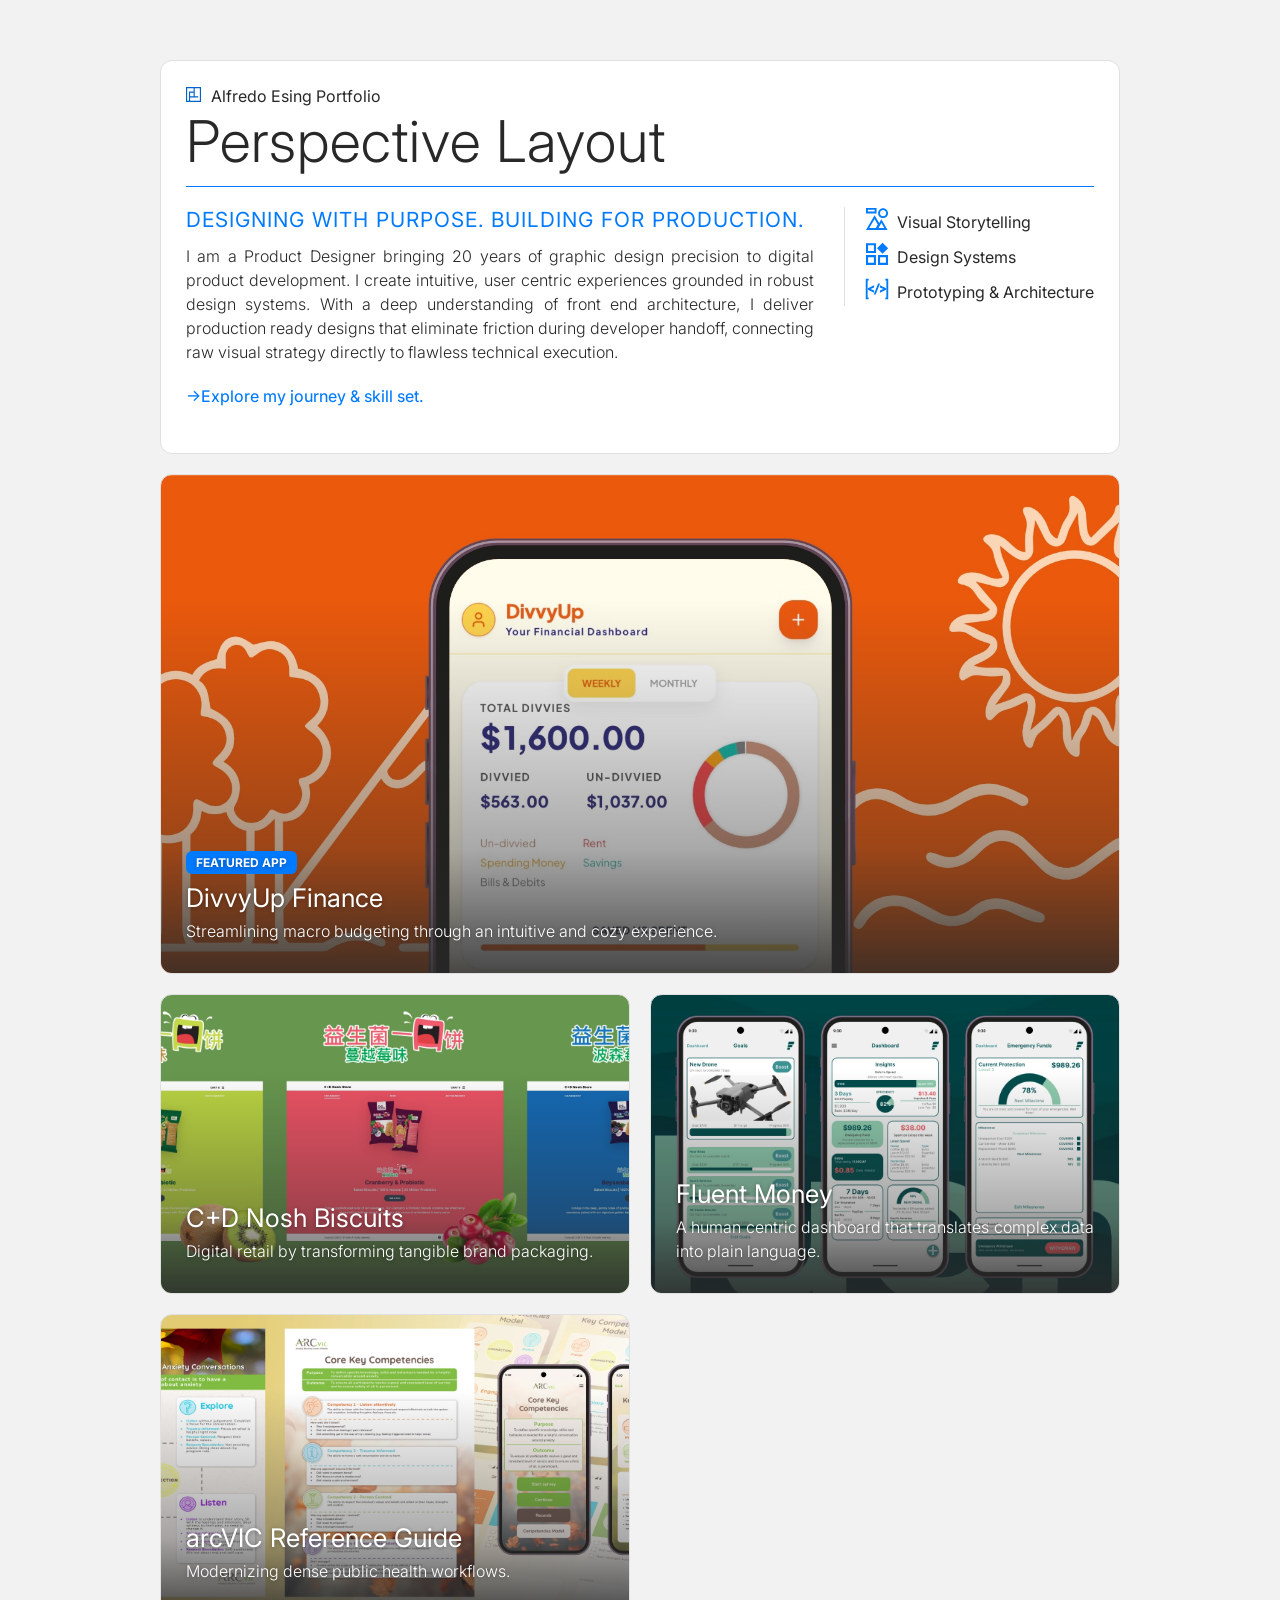
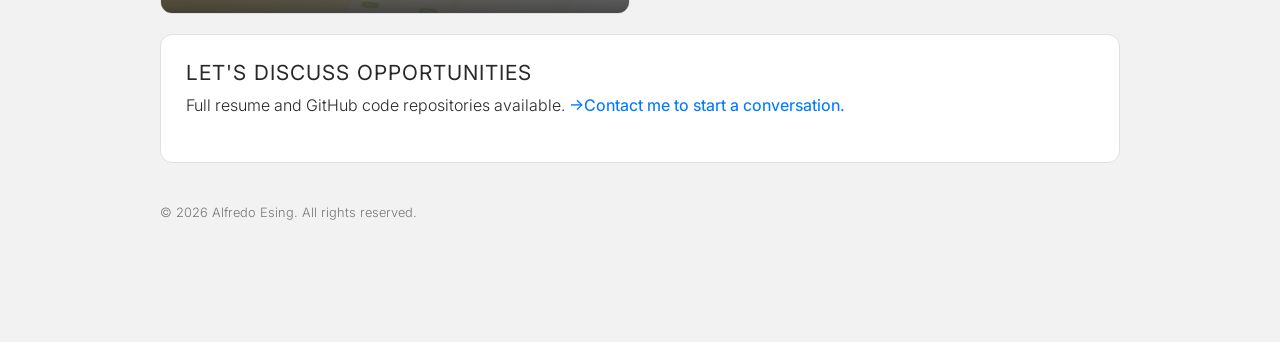
==== commit 64ddddfa: "Simplify project descriptions in index.html" ====
--- a/index.html
+++ b/index.html
@@ -72,7 +72,7 @@
                 <div class="project-text">
                     <span class="feature-badge">Featured App</span>
                     <h2 class="project-title">DivvyUp Finance</h2>
-                    <p>Streamlining macro budgeting for overwhelmed users through an intuitive, uncluttered cashflow tracking experience.</p>
+                    <p>Streamlining macro budgeting through an intuitive and cozy experience.</p>
                 </div>
             </a>
 
@@ -82,7 +82,7 @@
                     
                 <div class="project-text">
                     <h2 class="project-title">C+D Nosh Biscuits</h2>
-                    <p>Bridging physical and digital retail by transforming tangible brand packaging into a high conversion, interactive eCommerce experience.</p>                                                                                                                                                                                           
+                    <p>Digital retail by transforming tangible brand packaging.</p>                                                                                                                                                                                           
                 </div>
             </a>
 
@@ -91,7 +91,7 @@
                 style="background-image: url('assets/feature-fluent.webp');">
                 <div class="project-text">
                     <h2 class="project-title">Fluent Money</h2>
-                    <p>Reducing cognitive load in financial tracking with a human centric dashboard that translates complex data into plain language.</p>
+                    <p>A human centric dashboard that translates complex data into plain language.</p>
                 </div>
             </a>
 
@@ -100,7 +100,7 @@
                 style="background-image: url('assets/feature-arcvic.webp');">
                 <div class="project-text">
                     <h2 class="project-title">arcVIC Reference Guide</h2>
-                    <p>Modernizing public health workflows by transforming dense, analog guidelines into an accessible, on the go mobile tool for practitioners.</p>
+                    <p>Modernizing dense public health workflows.</p>
                 </div>
             </a>
 
@@ -122,4 +122,4 @@
 
 <script src="script.js"></script>
 </body>
-</html>+</html>
--- a/style.css
+++ b/style.css
@@ -23,28 +23,28 @@
 
 h1 {
     width: 100%;
-    font-size: 2.6rem;
-    font-weight: 300;
+    font-size: 2.5rem;
+    font-weight: 500;
     letter-spacing: 1px;
 }
 
 h2 {
-    font-size: 1.6rem;
-    font-weight: 300;
+    font-size: 1.75rem;
+    font-weight: 400;
     margin-bottom: 12px;
 }
 
 h3 {
     font-size: 1.3rem;
-    font-weight: 300;
+    font-weight: 400;
     text-transform: uppercase;
     letter-spacing: 1px;
     margin-bottom: 8px;
 }
 
 p {
-    font-weight: 200;
     font-size: 1rem;
+    font-weight: 300;
     line-height: 1.5;
     margin-bottom: 20px;
     text-align: justify;
@@ -281,10 +281,6 @@
     transition: all 0.3s ease;
 }
 
-.project-text p {
-    margin-bottom: 5px;
-}
-
 /* Project Bentos */
 .project-feature {
     grid-column: span 2;
@@ -295,9 +291,20 @@
     height: 300px;
 }
 
+.project-text {
+    position: relative;
+    z-index: 2;
+    text-shadow: 0px 1px 4px rgba(0, 0, 0, 0.35);
+}
+
+.project-text p {
+    margin-bottom: 5px;
+    
+}
+
 .project-title {
     font-size: 1.6rem;
-    font-weight: 600;
+    font-weight: 400;
     margin-bottom: 6px;
 }
 
@@ -328,11 +335,6 @@
     
     z-index: 1;
     transition: opacity 0.3s ease;
-}
-
-.project-text {
-    position: relative;
-    z-index: 2;
 }
 
 /* Resume Page */
@@ -787,6 +789,22 @@
         height: 220px;
     }
 
+    .project-inner::before {
+    content: '';
+    position: absolute;
+    inset: 0;
+    
+    background: linear-gradient(
+        to top, 
+        rgba(40, 40, 40, 0.85) 0%,
+        rgba(40, 40, 40, 0.4) 45%,
+        rgba(40, 40, 40, 0) 90%
+    );
+    
+    z-index: 1;
+    transition: opacity 0.3s ease;
+}
+
     .brand-name {
         font-size: 2.5rem;
     }
@@ -849,4 +867,4 @@
         flex-direction: column;
         gap: 1.5rem;
     }
-}+}
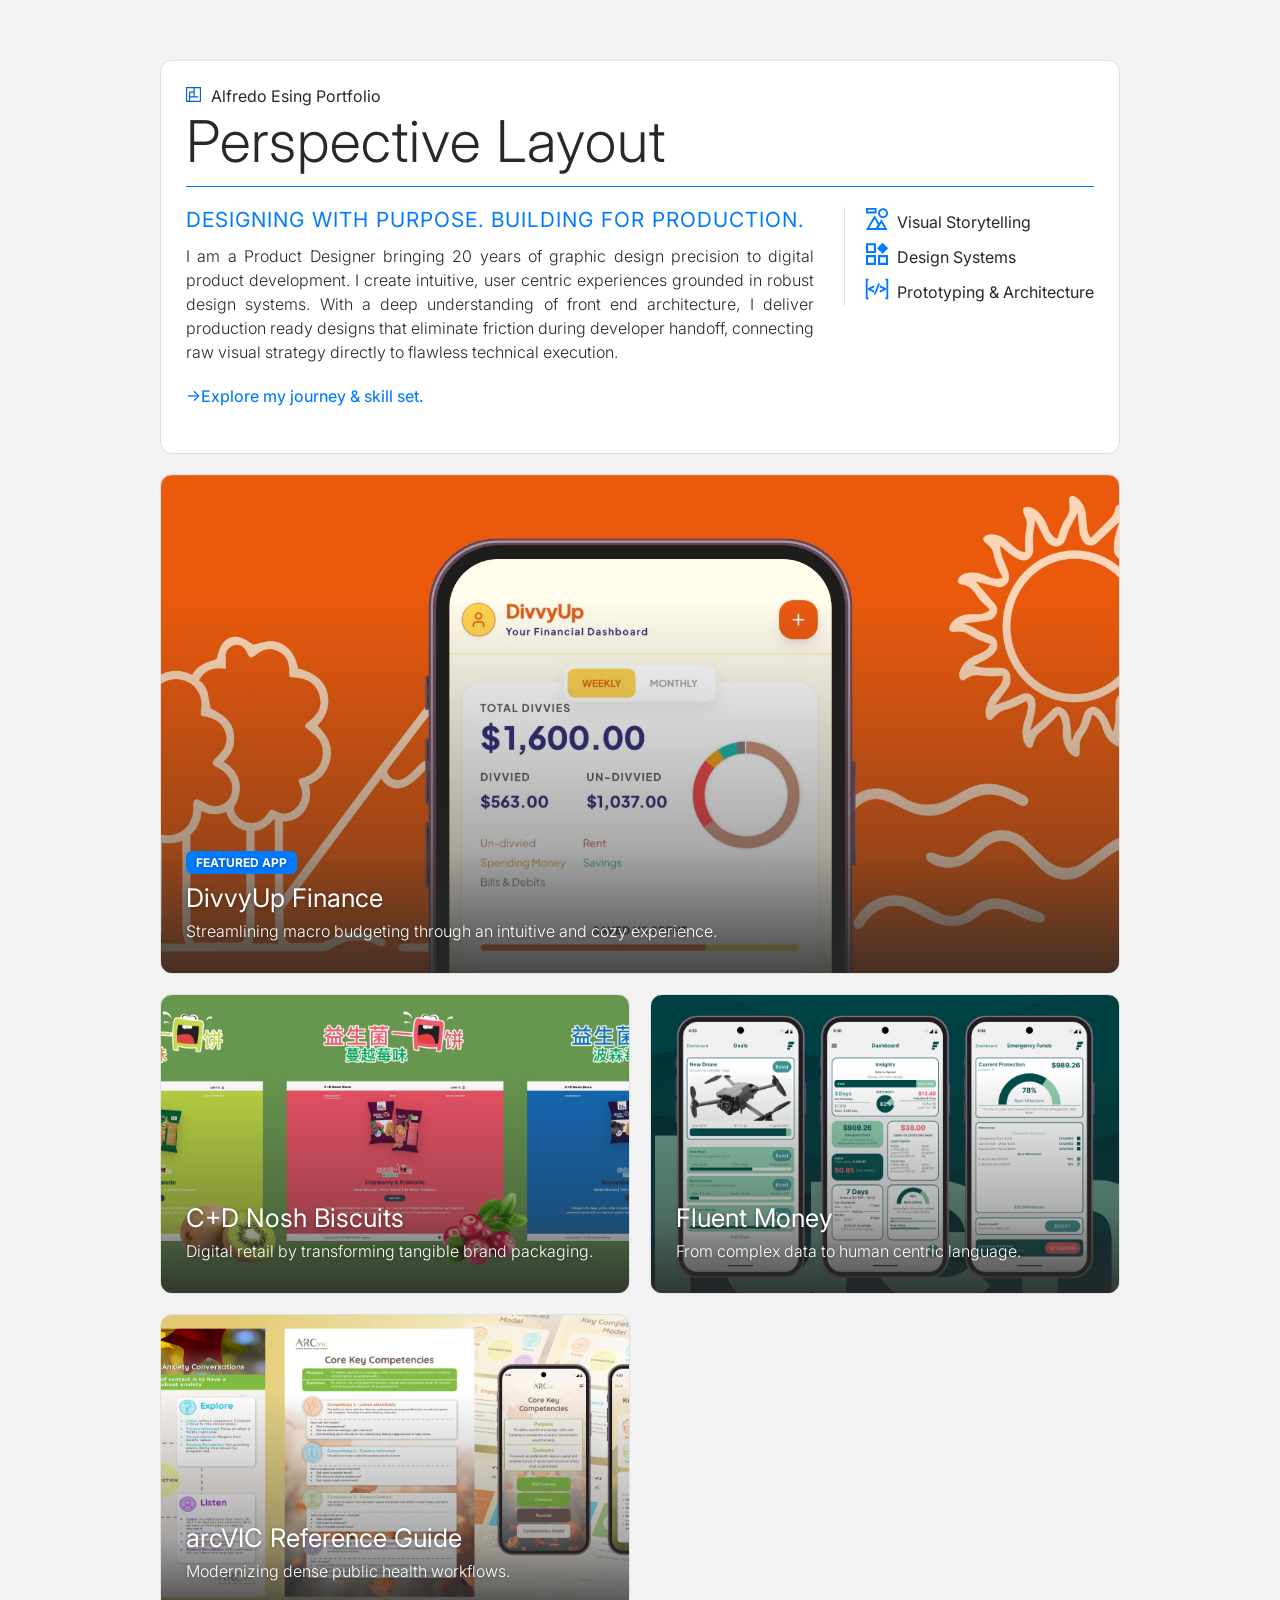
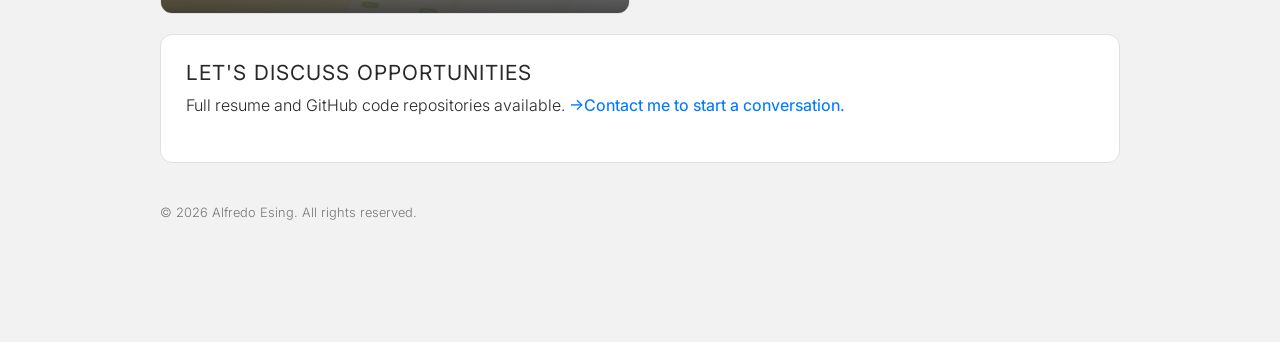
==== commit 50152064: "Update project description for Fluent Money" ====
--- a/index.html
+++ b/index.html
@@ -91,7 +91,7 @@
                 style="background-image: url('assets/feature-fluent.webp');">
                 <div class="project-text">
                     <h2 class="project-title">Fluent Money</h2>
-                    <p>A human centric dashboard that translates complex data into plain language.</p>
+                    <p>From complex data to human centric language.</p>
                 </div>
             </a>
 
